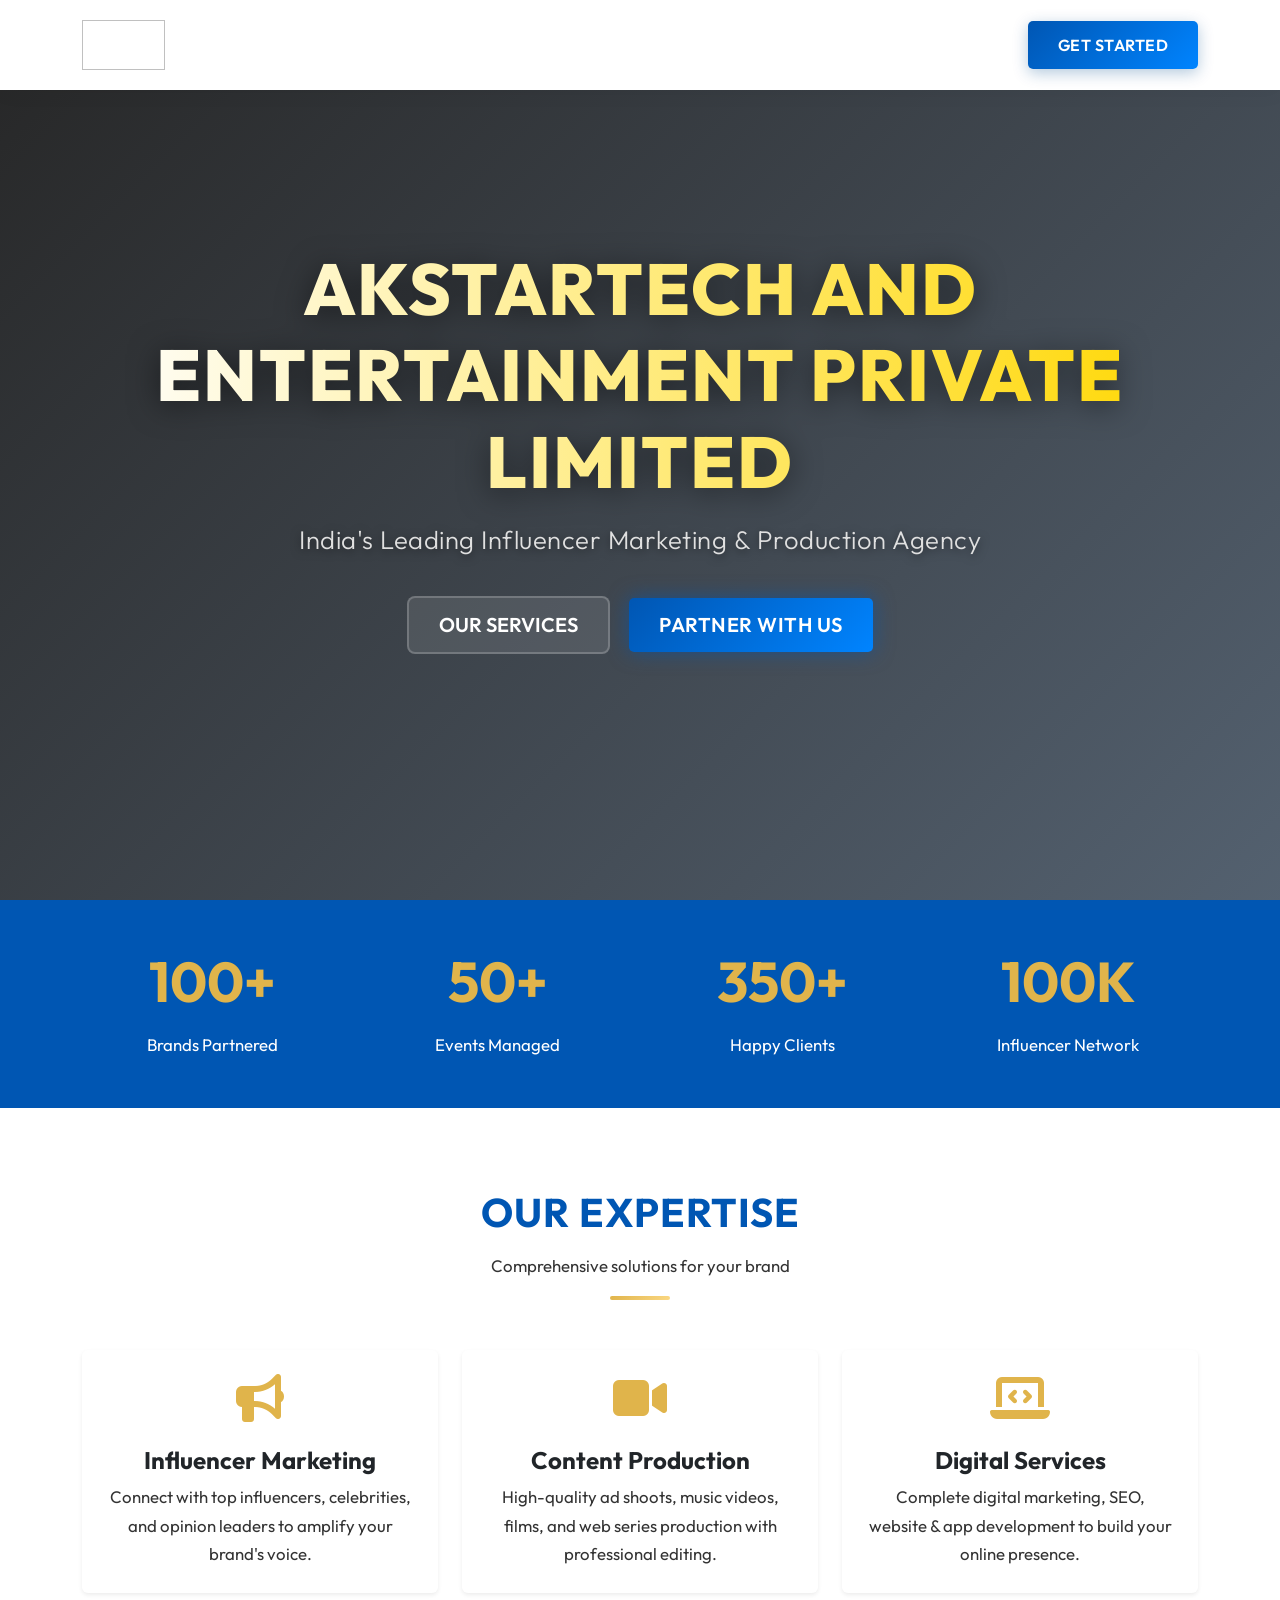
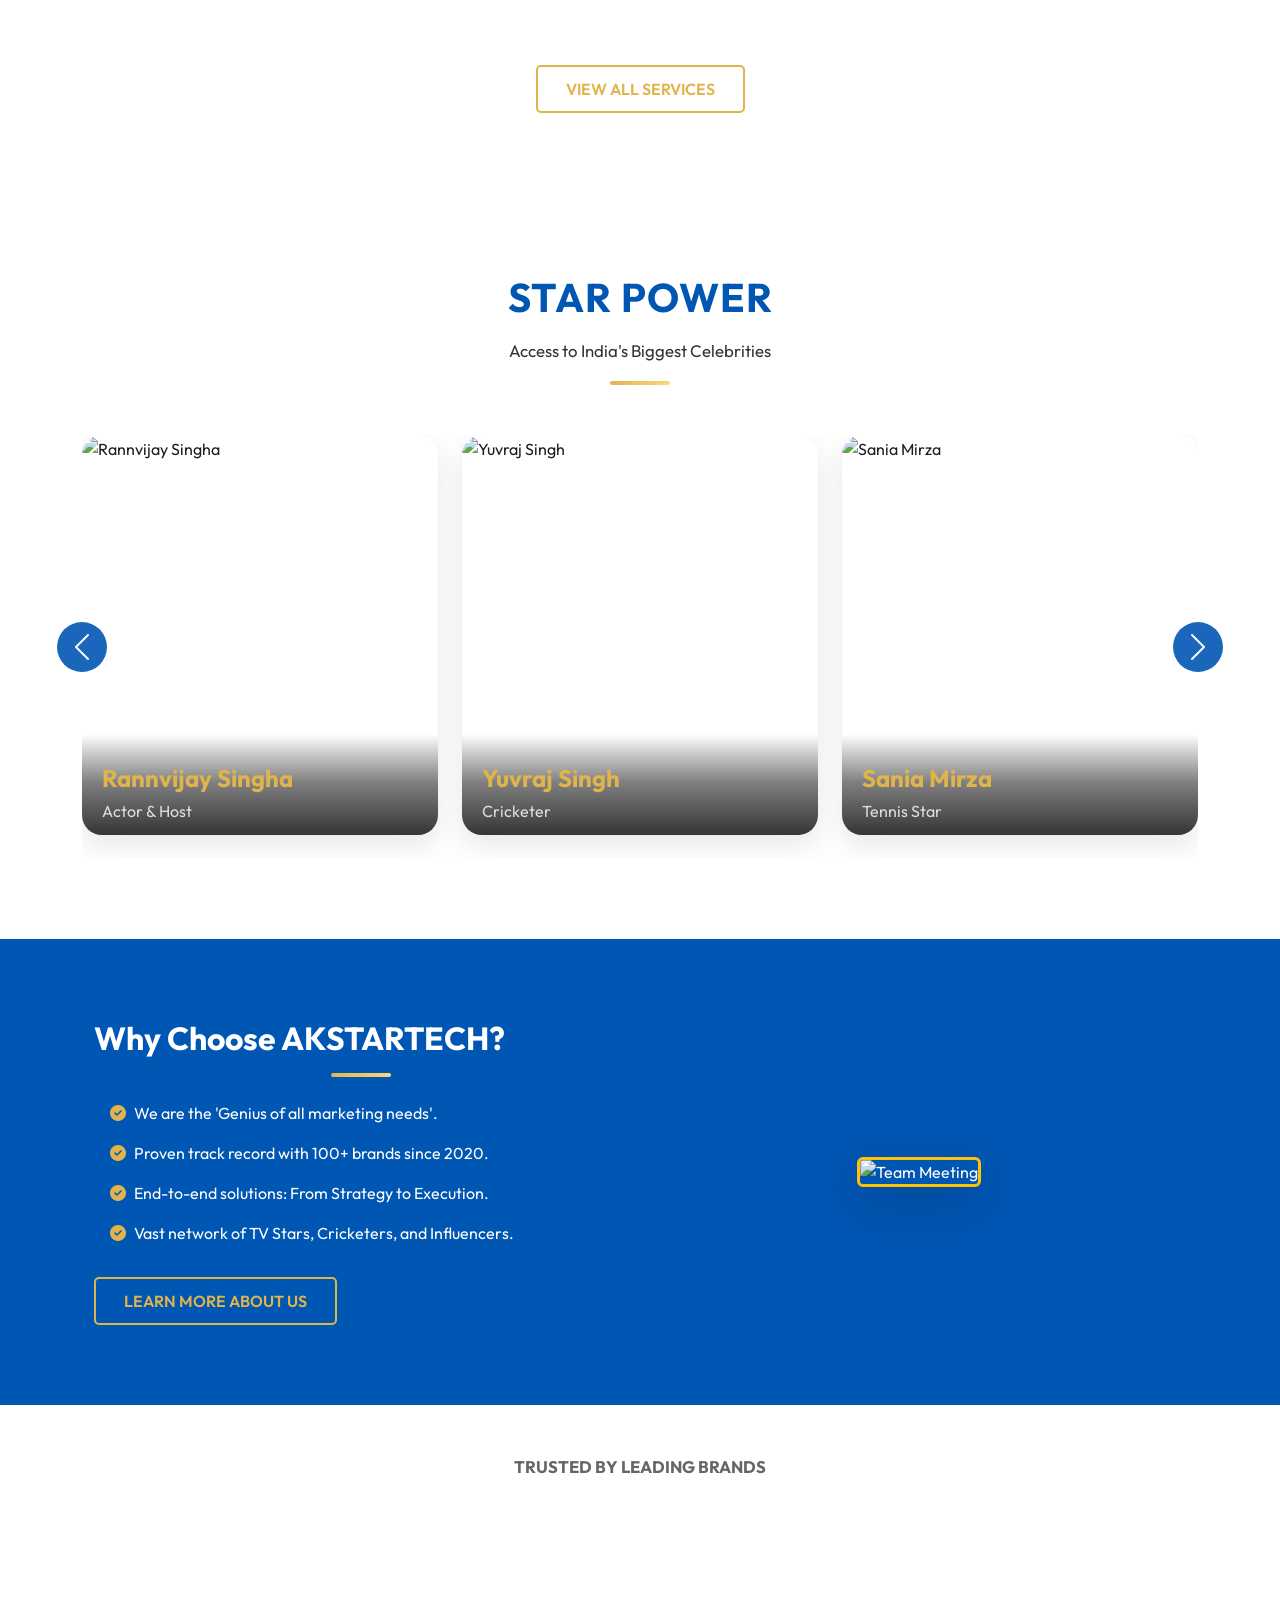
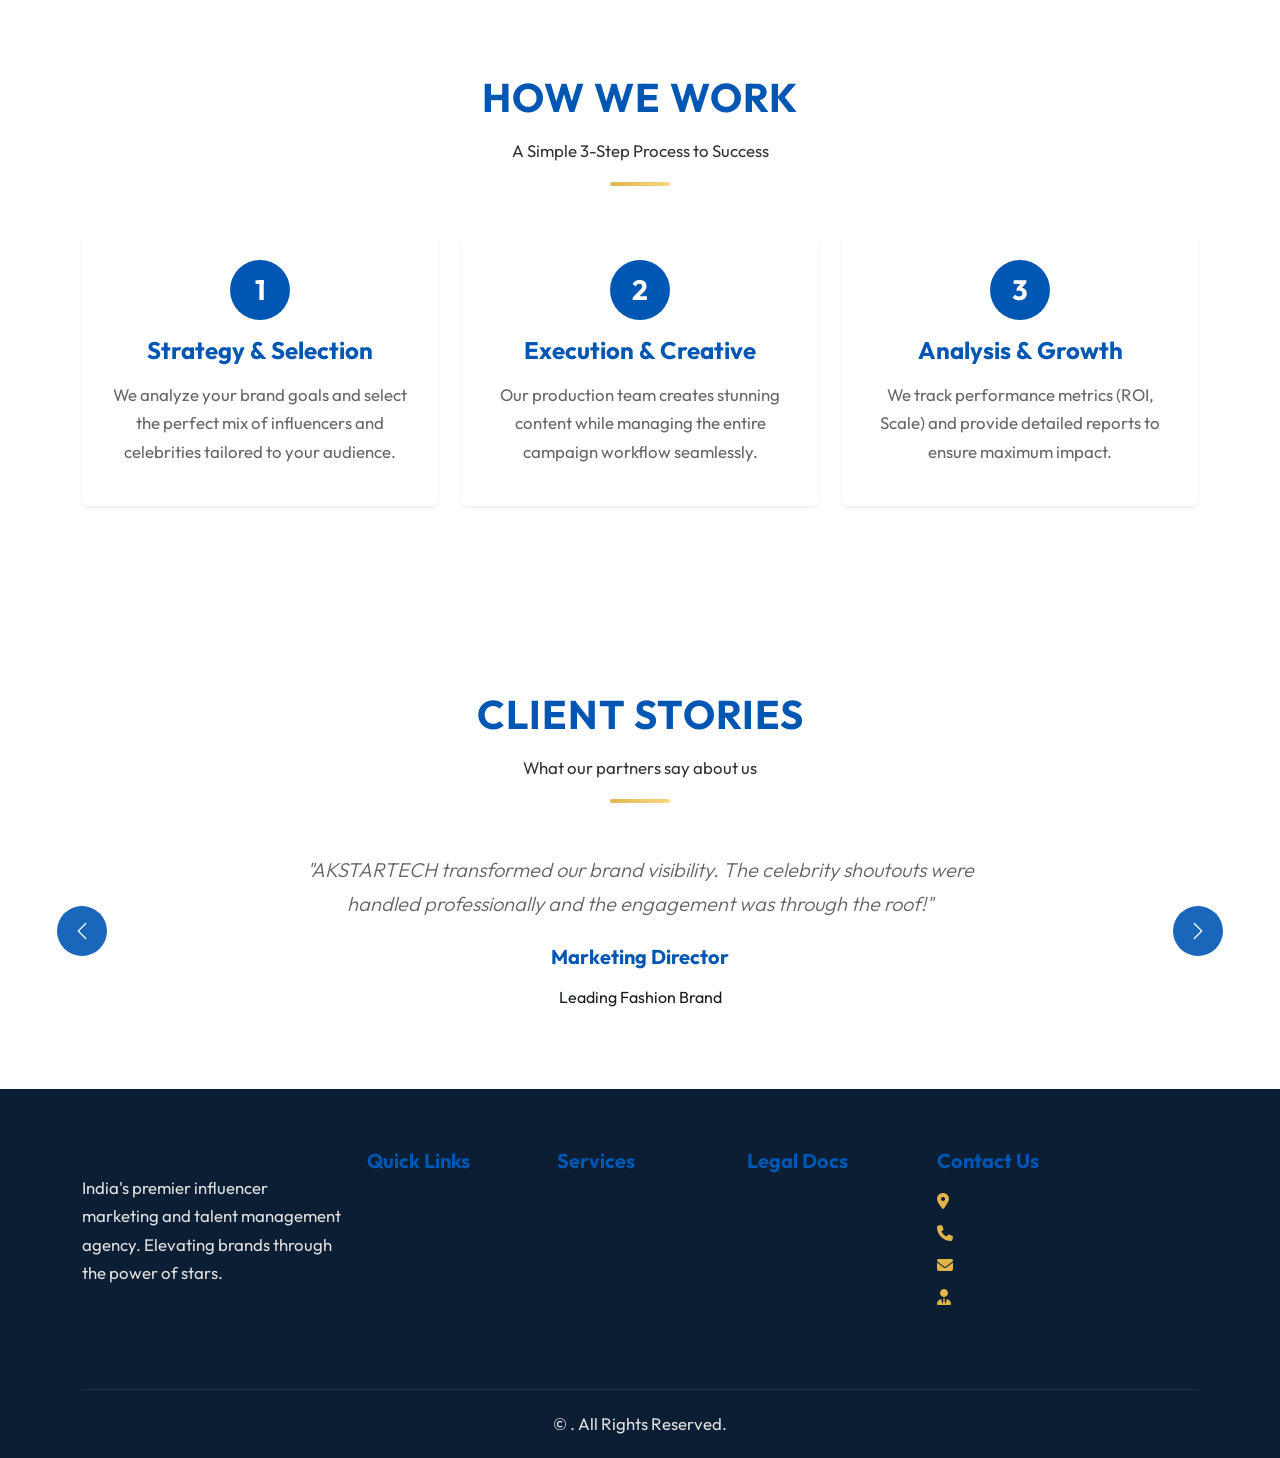
==== index.html @ 83102e73 "first commit" ====
<!DOCTYPE html>
<html lang="en-IN">

<head>
    <!-- SEO Meta -->
    <title>AKSTARTECH AND ENTERTAINMENT PRIVATE LIMITED | Influencer Marketing, Celebrity & Talent Management Agency</title>
    <meta name="description" content="AKSTARTECH AND ENTERTAINMENT PRIVATE LIMITED helps brands grow with influencer marketing, celebrity collaborations, content production, digital campaigns, and media promotions across India.">
    <meta name="robots" content="index, follow, max-image-preview:large">
    <meta name="author" content="AKSTARTECH AND ENTERTAINMENT PRIVATE LIMITED">
    <meta name="theme-color" content="#0056b3">

    <!-- Canonical -->
    <link rel="canonical" href="https://akstarentertainment.com/">

    <!-- Open Graph -->
    <meta property="og:title" content="AKSTARTECH AND ENTERTAINMENT PRIVATE LIMITED | Influencer Marketing, Celebrity & Talent Management Agency">
    <meta property="og:description" content="AKSTARTECH AND ENTERTAINMENT PRIVATE LIMITED helps brands grow with influencer marketing, celebrity collaborations, content production, digital campaigns, and media promotions across India.">
    <meta property="og:url" content="https://akstarentertainment.com/">
    <meta property="og:image" content="https://akstarentertainment.com/assets/images/logos/company-logo-256.png">
    <meta property="og:type" content="website">
    <meta property="og:site_name" content="AKSTARTECH AND ENTERTAINMENT PRIVATE LIMITED">

    <!-- Twitter -->
    <meta name="twitter:card" content="summary_large_image">
    <meta name="twitter:title" content="AKSTARTECH AND ENTERTAINMENT PRIVATE LIMITED | Influencer Marketing, Celebrity & Talent Management Agency">
    <meta name="twitter:description" content="AKSTARTECH AND ENTERTAINMENT PRIVATE LIMITED helps brands grow with influencer marketing, celebrity collaborations, content production, digital campaigns, and media promotions across India.">
    <meta name="twitter:image" content="https://akstarentertainment.com/assets/images/logos/company-logo-256.png">

    <!-- Performance Hints -->
    <link rel="preconnect" href="https://fonts.googleapis.com">
    <link rel="preconnect" href="https://fonts.gstatic.com" crossorigin>
    <link rel="preconnect" href="https://images.unsplash.com">

    <!-- Fonts -->
    <link href="https://fonts.googleapis.com/css2?family=Outfit:wght@300;400;600;700&display=swap" rel="stylesheet">

    <!-- Bootstrap 5 CSS -->
    <link href="https://cdn.jsdelivr.net/npm/bootstrap@5.3.0/dist/css/bootstrap.min.css" rel="stylesheet">

    <!-- Animate.css -->
    <link rel="stylesheet" href="https://cdnjs.cloudflare.com/ajax/libs/animate.css/4.1.1/animate.min.css" />

    <!-- AOS CSS -->
    <link href="https://unpkg.com/aos@2.3.1/dist/aos.css" rel="stylesheet">

    <!-- Custom CSS -->
    <link rel="stylesheet" href="assets/css/style.css">

    <!-- Font Awesome -->
    <link rel="stylesheet" href="https://cdnjs.cloudflare.com/ajax/libs/font-awesome/6.4.0/css/all.min.css">

    <!-- Alpine.js -->
    <script defer src="https://cdn.jsdelivr.net/npm/alpinejs@3.x.x/dist/cdn.min.js"></script>

    <!-- Icons -->
    <link rel="icon" type="image/png" href="assets/images/logos/company-logo-256.png">

    <!-- Structured Data -->
    <script type="application/ld+json">
{
  "@context": "https://schema.org",
  "@type": "Organization",
  "name": "AKSTARTECH AND ENTERTAINMENT PRIVATE LIMITED",
  "url": "https://akstarentertainment.com/",
  "logo": "https://akstarentertainment.com/assets/images/logos/company-logo-256.png",
  "email": "contact@akstarentertainment.com",
  "telephone": "+91 98765 43210",
  "address": {
    "@type": "PostalAddress",
    "addressLocality": "Mumbai",
    "addressRegion": "Maharashtra",
    "addressCountry": "IN"
  }
}
    </script>
    <script type="application/ld+json">
{
  "@context": "https://schema.org",
  "@type": "WebSite",
  "name": "AKSTARTECH AND ENTERTAINMENT PRIVATE LIMITED",
  "url": "https://akstarentertainment.com/",
  "publisher": {
    "@type": "Organization",
    "name": "AKSTARTECH AND ENTERTAINMENT PRIVATE LIMITED",
    "logo": {
      "@type": "ImageObject",
      "url": "https://akstarentertainment.com/assets/images/logos/company-logo-256.png"
    }
  }
}
    </script>
</head>

<body data-page="home">

    <!-- Navigation -->
    <div id="site-navbar"></div>

    <!-- Hero Section -->
    <!-- Hero Section -->
    <header class="hero-section-home parallax-section">
        <div class="hero-overlay"></div>
        <div class="container hero-content animate__animated animate__fadeIn">
            <h1 class="hero-title animate__animated animate__fadeInDown">AKSTARTECH AND ENTERTAINMENT PRIVATE LIMITED</h1>
            <h2 class="hero-subtitle animate__animated animate__fadeInUp animate__delay-1s">
                India's Leading Influencer Marketing & Production Agency
            </h2>
            <div class="animate__animated animate__fadeInUp animate__delay-2s">
                <a href="services.html" class="btn btn-glass btn-lg me-3">Our Services</a>
                <a href="contact.html" class="btn btn-primary btn-lg btn-glow">Partner With Us</a>
            </div>
        </div>
    </header>

    <!-- Stats Section -->
    <section class="py-5 bg-blue text-white">
        <div class="container">
            <div class="row text-center">
                <div class="col-md-3 mb-4 mb-md-0" data-aos="fade-up">
                    <h2 class="display-4 fw-bold text-gold">100+</h2>
                    <p class="mb-0 text-white">Brands Partnered</p>
                </div>
                <div class="col-md-3 mb-4 mb-md-0" data-aos="fade-up" data-aos-delay="100">
                    <h2 class="display-4 fw-bold text-gold">50+</h2>
                    <p class="mb-0 text-white">Events Managed</p>
                </div>
                <div class="col-md-3 mb-4 mb-md-0" data-aos="fade-up" data-aos-delay="200">
                    <h2 class="display-4 fw-bold text-gold">350+</h2>
                    <p class="mb-0 text-white">Happy Clients</p>
                </div>
                <div class="col-md-3" data-aos="fade-up" data-aos-delay="300">
                    <h2 class="display-4 fw-bold text-gold">100K</h2>
                    <p class="mb-0 text-white">Influencer Network</p>
                </div>
            </div>
        </div>
    </section>

    <!-- Services Preview -->
    <section class="section-padding">
        <div class="container">
            <div class="section-title">
                <h2>Our Expertise</h2>
                <p>Comprehensive solutions for your brand</p>
            </div>
            <div class="row">
                <!-- Service 1 -->
                <div class="col-lg-4 col-md-6 mb-4" data-aos="fade-up">
                    <div class="card h-100 border-0 shadow-sm hover-effect">
                        <div class="card-body text-center p-4">
                            <div class="icon-box mb-4 text-gold">
                                <i class="fas fa-bullhorn fa-3x"></i>
                            </div>
                            <h4 class="card-title">Influencer Marketing</h4>
                            <p class="card-text">Connect with top influencers, celebrities, and opinion leaders to
                                amplify your brand's voice.</p>
                        </div>
                    </div>
                </div>
                <!-- Service 2 -->
                <div class="col-lg-4 col-md-6 mb-4" data-aos="fade-up" data-aos-delay="100">
                    <div class="card h-100 border-0 shadow-sm hover-effect">
                        <div class="card-body text-center p-4">
                            <div class="icon-box mb-4 text-gold">
                                <i class="fas fa-video fa-3x"></i>
                            </div>
                            <h4 class="card-title">Content Production</h4>
                            <p class="card-text">High-quality ad shoots, music videos, films, and web series production
                                with professional editing.</p>
                        </div>
                    </div>
                </div>
                <!-- Service 3 -->
                <div class="col-lg-4 col-md-6 mb-4" data-aos="fade-up" data-aos-delay="200">
                    <div class="card h-100 border-0 shadow-sm hover-effect">
                        <div class="card-body text-center p-4">
                            <div class="icon-box mb-4 text-gold">
                                <i class="fas fa-laptop-code fa-3x"></i>
                            </div>
                            <h4 class="card-title">Digital Services</h4>
                            <p class="card-text">Complete digital marketing, SEO, website & app development to build
                                your online presence.</p>
                        </div>
                    </div>
                </div>
            </div>
            <div class="text-center mt-5">
                <a href="services.html" class="btn btn-outline-gold">View All Services</a>
            </div>
        </div>
    </section>

    <!-- Talent Showcase Preview -->
    <section class="section-padding bg-gray">
        <div class="container">
            <div class="section-title">
                <h2>Star Power</h2>
                <p>Access to India's Biggest Celebrities</p>
            </div>

            <div id="talentCarousel" class="carousel slide" data-bs-ride="carousel">
                <div class="carousel-inner">
                    <!-- Item 1 -->
                    <div class="carousel-item active">
                        <div class="row justify-content-center">
                            <!-- Talent 1 -->
                            <div class="col-md-4 mb-4">
                                <div class="talent-card">
                                    <img loading="lazy" decoding="async" src="https://images.unsplash.com/photo-1506794778202-cad84cf45f1d?ixlib=rb-1.2.1&auto=format&fit=crop&w=400&q=80"
                                        class="talent-img" alt="Rannvijay Singha">
                                    <div class="talent-info">
                                        <h5>Rannvijay Singha</h5>
                                        <p>Actor & Host</p>
                                    </div>
                                </div>
                            </div>
                            <!-- Talent 2 -->
                            <div class="col-md-4 mb-4">
                                <div class="talent-card">
                                    <img loading="lazy" decoding="async" src="https://images.unsplash.com/photo-1500648767791-00dcc994a43e?ixlib=rb-1.2.1&auto=format&fit=crop&w=400&q=80"
                                        class="talent-img" alt="Yuvraj Singh">
                                    <div class="talent-info">
                                        <h5>Yuvraj Singh</h5>
                                        <p>Cricketer</p>
                                    </div>
                                </div>
                            </div>
                            <!-- Talent 3 -->
                            <div class="col-md-4 mb-4">
                                <div class="talent-card">
                                    <img loading="lazy" decoding="async" src="https://images.unsplash.com/photo-1544005313-94ddf0286df2?ixlib=rb-1.2.1&auto=format&fit=crop&w=400&q=80"
                                        class="talent-img" alt="Sania Mirza">
                                    <div class="talent-info">
                                        <h5>Sania Mirza</h5>
                                        <p>Tennis Star</p>
                                    </div>
                                </div>
                            </div>
                        </div>
                    </div>
                    <!-- Item 2 -->
                    <div class="carousel-item">
                        <div class="row justify-content-center">
                            <!-- Talent 4 -->
                            <div class="col-md-4 mb-4">
                                <div class="talent-card">
                                    <img loading="lazy" decoding="async" src="https://images.unsplash.com/photo-1534528741775-53994a69daeb?ixlib=rb-1.2.1&auto=format&fit=crop&w=400&q=80"
                                        class="talent-img" alt="Fashion Model">
                                    <div class="talent-info">
                                        <h5>Fashion Icon</h5>
                                        <p>Supermodel</p>
                                    </div>
                                </div>
                            </div>
                            <!-- Talent 5 -->
                            <div class="col-md-4 mb-4">
                                <div class="talent-card">
                                    <img loading="lazy" decoding="async" src="https://images.unsplash.com/photo-1521119989659-a83eee488058?ixlib=rb-1.2.1&auto=format&fit=crop&w=400&q=80"
                                        class="talent-img" alt="TV Star">
                                    <div class="talent-info">
                                        <h5>TV Star</h5>
                                        <p>Reality Show Host</p>
                                    </div>
                                </div>
                            </div>
                            <!-- Talent 6 -->
                            <div class="col-md-4 mb-4">
                                <div class="talent-card">
                                    <img loading="lazy" decoding="async" src="https://images.unsplash.com/photo-1507003211169-0a1dd7228f2d?ixlib=rb-1.2.1&auto=format&fit=crop&w=400&q=80"
                                        class="talent-img" alt="Influencer">
                                    <div class="talent-info">
                                        <h5>Tech Guru</h5>
                                        <p>Tech Reviewer</p>
                                    </div>
                                </div>
                            </div>
                        </div>
                    </div>
                </div>
                <button class="carousel-control-prev" type="button" data-bs-target="#talentCarousel"
                    data-bs-slide="prev">
                    <span class="carousel-control-prev-icon rounded-circle bg-blue p-3" aria-hidden="true"></span>
                    <span class="visually-hidden">Previous</span>
                </button>
                <button class="carousel-control-next" type="button" data-bs-target="#talentCarousel"
                    data-bs-slide="next">
                    <span class="carousel-control-next-icon rounded-circle bg-blue p-3" aria-hidden="true"></span>
                    <span class="visually-hidden">Next</span>
                </button>
            </div>

        </div>
    </section>

    <!-- Highlights / Why Choose Us -->
    <section class="section-padding bg-blue text-white position-relative" style="overflow: hidden;">
        <div class="container position-relative z-index-1">
            <div class="container position-relative z-index-1">
                <div class="row align-items-center">
                    <div class="col-lg-6" data-aos="fade-right">
                        <h2 class="section-title text-start text-white mb-4">Why Choose AKSTARTECH?</h2>
                        <ul class="list-unstyled fa-ul">
                            <li class="mb-3"><span class="fa-li"><i class="fas fa-check-circle text-gold"></i></span>We
                                are
                                the 'Genius of all marketing needs'.</li>
                            <li class="mb-3"><span class="fa-li"><i
                                        class="fas fa-check-circle text-gold"></i></span>Proven
                                track record with 100+ brands since 2020.</li>
                            <li class="mb-3"><span class="fa-li"><i
                                        class="fas fa-check-circle text-gold"></i></span>End-to-end solutions: From
                                Strategy
                                to Execution.</li>
                            <li class="mb-3"><span class="fa-li"><i
                                        class="fas fa-check-circle text-gold"></i></span>Vast
                                network of TV Stars, Cricketers, and Influencers.</li>
                        </ul>
                        <a href="about.html" class="btn btn-outline-gold mt-3">Learn More About Us</a>
                    </div>
                    <div class="col-lg-6 mt-5 mt-lg-0 text-center" data-aos="zoom-in">
                        <!-- Placeholder for an agency image or collage -->
                        <img loading="lazy" decoding="async" src="https://images.unsplash.com/photo-1552664730-d307ca884978?ixlib=rb-1.2.1&auto=format&fit=crop&w=800&q=80"
                            alt="Team Meeting" class="img-fluid rounded shadow-lg border border-3 border-warning">
                    </div>
                </div>
            </div>
        </div>
    </section>

    <!-- Trusted By / Logos -->
    <section class="py-5 bg-white">
        <div class="container">
            <p class="text-center text-muted fw-bold mb-4 text-uppercase ls-1">Trusted by Leading Brands</p>
            <div id="home-brand-marquee"></div>
        </div>
    </section>

    <!-- Our Process -->
    <section class="section-padding bg-gray">
        <div class="container">
            <div class="section-title">
                <h2>How We Work</h2>
                <p>A Simple 3-Step Process to Success</p>
            </div>
            <div class="row text-center">
                <!-- Step 1 -->
                <div class="col-md-4 mb-4" data-aos="fade-up">
                    <div class="position-relative p-4 bg-white rounded shadow-sm h-100">
                        <div class="rounded-circle bg-blue text-white d-flex align-items-center justify-content-center mx-auto mb-3 fs-3 fw-bold"
                            style="width: 60px; height: 60px;">1</div>
                        <h4>Strategy & Selection</h4>
                        <p class="text-muted">We analyze your brand goals and select the perfect mix of influencers and
                            celebrities tailored to your audience.</p>
                    </div>
                </div>
                <!-- Step 2 -->
                <div class="col-md-4 mb-4" data-aos="fade-up" data-aos-delay="100">
                    <div class="position-relative p-4 bg-white rounded shadow-sm h-100">
                        <div class="rounded-circle bg-blue text-white d-flex align-items-center justify-content-center mx-auto mb-3 fs-3 fw-bold"
                            style="width: 60px; height: 60px;">2</div>
                        <h4>Execution & Creative</h4>
                        <p class="text-muted">Our production team creates stunning content while managing the entire
                            campaign workflow seamlessly.</p>
                    </div>
                </div>
                <!-- Step 3 -->
                <div class="col-md-4 mb-4" data-aos="fade-up" data-aos-delay="200">
                    <div class="position-relative p-4 bg-white rounded shadow-sm h-100">
                        <div class="rounded-circle bg-blue text-white d-flex align-items-center justify-content-center mx-auto mb-3 fs-3 fw-bold"
                            style="width: 60px; height: 60px;">3</div>
                        <h4>Analysis & Growth</h4>
                        <p class="text-muted">We track performance metrics (ROI, Scale) and provide detailed reports to
                            ensure maximum impact.</p>
                    </div>
                </div>
            </div>
        </div>
    </section>

    <!-- Testimonials -->
    <section class="section-padding">
        <div class="container">
            <div class="section-title">
                <h2>Client Stories</h2>
                <p>What our partners say about us</p>
            </div>
            <div id="testimonialCarousel" class="carousel slide text-center" data-bs-ride="carousel">
                <div class="carousel-inner">
                    <div class="carousel-item active">
                        <div class="row justify-content-center">
                            <div class="col-lg-8">
                                <p class="lead fst-italic text-muted">"AKSTARTECH transformed our brand visibility. The
                                    celebrity shoutouts were handled professionally and the engagement was through the
                                    roof!"</p>
                                <h5 class="fw-bold mt-4">Marketing Director</h5>
                                <span class="text-blue">Leading Fashion Brand</span>
                            </div>
                        </div>
                    </div>
                    <div class="carousel-item">
                        <div class="row justify-content-center">
                            <div class="col-lg-8">
                                <p class="lead fst-italic text-muted">"Their production quality is top-notch. From
                                    concept to final edit, the ad film was exactly what we envisioned for our product
                                    launch."</p>
                                <h5 class="fw-bold mt-4">CEO</h5>
                                <span class="text-blue">Tech Startup</span>
                            </div>
                        </div>
                    </div>
                </div>
                <button class="carousel-control-prev" type="button" data-bs-target="#testimonialCarousel"
                    data-bs-slide="prev">
                    <span class="carousel-control-prev-icon" aria-hidden="true"></span>
                    <span class="visually-hidden">Previous</span>
                </button>
                <button class="carousel-control-next" type="button" data-bs-target="#testimonialCarousel"
                    data-bs-slide="next">
                    <span class="carousel-control-next-icon" aria-hidden="true"></span>
                    <span class="visually-hidden">Next</span>
                </button>
            </div>
        </div>
    </section>

    <!-- Footer -->
    <div id="site-footer"></div>

    <!-- Bootstrap Bundle with Popper -->
    <script src="https://cdn.jsdelivr.net/npm/bootstrap@5.3.0/dist/js/bootstrap.bundle.min.js"></script>
    <!-- AOS JS -->
    <script src="https://unpkg.com/aos@2.3.1/dist/aos.js"></script>
    <script src="assets/js/site-data.js"></script>
    <script src="assets/js/components.js"></script>
    <!-- Custom JS -->
    <script src="assets/js/main.js"></script>
</body>

</html>
---- assets/css/style.css ----
/*
 * AKSTARTECH AND ENTERTAINMENT PRIVATE LIMITED - Main Stylesheet
 * Color Scheme: RIL Inspired (Deep Blue, Gold, White)
 */

:root {
  --primary-blue: #0056b3; /* Brighter Royal Blue */
  --secondary-blue: #0084ff; /* Vibrant Electric Blue */
  --accent-gold: #e0b44b; /* Brighter Gold */
  --text-dark: #1a1e21;
  --text-light: #ffffff;
  --bg-light: #ffffff;
  --bg-gray: #f8f9fa;
  --gradient-blue: linear-gradient(135deg, #0056b3 0%, #0084ff 100%);
  --gradient-gold: linear-gradient(135deg, #e0b44b 0%, #fbd883 100%);
  --font-main: 'Outfit', sans-serif;
}

body {
  font-family: var(--font-main);
  color: var(--text-dark);
  background-color: var(--bg-light);
  overflow-x: hidden;
}

/* Typography */
h1, h2, h3, h4, h5, h6 {
  font-weight: 700;
  color: var(--primary-blue);
  margin-bottom: 1rem;
}

p {
  line-height: 1.7;
  color: #333;
  font-size: 1.05rem;
}

a {
  text-decoration: none;
  transition: all 0.3s ease;
}

.text-muted {
  color: #666 !important;
}

/* Utilities */
.text-gold { color: var(--accent-gold) !important; }
.bg-blue { background-color: var(--primary-blue) !important; }
.bg-gold { background-color: var(--accent-gold) !important; }
.bg-gradient-blue { background: var(--gradient-blue); }

.section-padding {
  padding: 80px 0;
}

.section-title {
  text-align: center;
  margin-bottom: 50px;
  position: relative;
}

.section-title h2 {
  font-size: 2.5rem;
  text-transform: uppercase;
  letter-spacing: 1px;
}

.section-title::after {
  content: '';
  display: block;
  width: 60px;
  height: 4px;
  background: var(--gradient-gold);
  margin: 15px auto 0;
  border-radius: 2px;
}

/* Buttons */
.btn-primary {
  background: var(--gradient-blue);
  border: none;
  padding: 12px 30px;
  font-weight: 600;
  text-transform: uppercase;
  letter-spacing: 0.5px;
  border-radius: 5px;
  color: white;
  box-shadow: 0 4px 15px rgba(0, 75, 141, 0.3);
}

.btn-primary:hover {
  transform: translateY(-2px);
  box-shadow: 0 6px 20px rgba(0, 75, 141, 0.4);
  background: var(--primary-blue);
  color: white;
}

.btn-outline-gold {
  border: 2px solid var(--accent-gold);
  color: var(--accent-gold);
  padding: 10px 28px;
  font-weight: 600;
  text-transform: uppercase;
  background: transparent;
  border-radius: 5px;
}

.btn-outline-gold:hover {
  background: var(--accent-gold);
  color: white;
}

/* Navbar */
.navbar {
  background-color: white;
  box-shadow: 0 2px 20px rgba(0,0,0,0.05);
  padding: 15px 0;
  transition: all 0.3s ease;
}

.navbar-brand img {
  height: 50px; /* Adjust based on logo needs */
  width: auto;
}

.nav-link {
  color: var(--primary-blue) !important;
  font-weight: 600;
  padding: 10px 20px !important;
  position: relative;
}

.nav-link::after {
  content: '';
  position: absolute;
  bottom: 0;
  left: 20px;
  width: 0;
  height: 2px;
  background-color: var(--accent-gold);
  transition: width 0.3s ease;
}

.nav-link:hover::after, .nav-link.active::after {
  width: calc(100% - 40px);
}

.navbar-toggler {
  border: none;
  color: var(--primary-blue);
}

/* Footer */
footer {
  background-color: #0b1e33; /* Very dark blue */
  color: white;
  padding: 60px 0 20px;
}

footer h4 {
  color: white;
  margin-bottom: 25px;
}

footer p, footer a {
  color: #e0e0e0;
}

footer a:hover {
  color: var(--accent-gold);
}

.footer-bottom {
  border-top: 1px solid rgba(255,255,255,0.1);
  margin-top: 40px;
  padding-top: 20px;
  text-align: center;
  font-size: 0.9rem;
}

/* Parallax Effect */
.parallax-section {
  background-attachment: fixed !important;
  background-position: center;
  background-repeat: no-repeat;
  background-size: cover;
}

/* Page Header (New Banner Style) */
.page-header {
  background: linear-gradient(rgba(0, 30, 60, 0.85), rgba(0, 30, 60, 0.85)), url('https://images.unsplash.com/photo-1492684223066-81342ee5ff30?ixlib=rb-1.2.1&auto=format&fit=crop&w=1920&q=80');
  background-size: cover;
  background-position: center;
  background-attachment: fixed;
  color: white;
  padding: 160px 0 100px;
  margin-bottom: 0;
  position: relative;
  overflow: hidden;
}

.page-header::before {
  content: '';
  position: absolute;
  top: 0;
  left: 0;
  width: 100%;
  height: 100%;
  background: radial-gradient(circle at center, transparent 0%, rgba(0,0,0,0.4) 100%);
}

.page-header h1 {
  font-size: 3.5rem;
  font-weight: 800;
  text-transform: uppercase;
  letter-spacing: 2px;
  margin-bottom: 1rem;
  text-shadow: 2px 2px 4px rgba(0,0,0,0.3);
}

.page-header .lead {
  font-size: 1.4rem;
  font-weight: 300;
  letter-spacing: 0.5px;
  color: #f0f0f0;
}

/* Talent Cards */
.talent-card {
  border-radius: 20px;
  overflow: hidden;
  position: relative;
  box-shadow: 0 10px 30px rgba(0,0,0,0.1);
  transition: all 0.4s ease;
  height: 400px; /* Fixed height for consistency */
}

.talent-card:hover {
  transform: translateY(-10px);
  box-shadow: 0 15px 40px rgba(0,0,0,0.2);
}

.talent-img {
  width: 100%;
  height: 100%;
  object-fit: cover;
  transition: transform 0.6s ease;
}

.talent-card:hover .talent-img {
  transform: scale(1.1);
}

.talent-info {
  position: absolute;
  bottom: 0;
  left: 0;
  width: 100%;
  background: linear-gradient(to top, rgba(0,0,0,0.9) 0%, rgba(0,0,0,0.5) 60%, transparent 100%);
  padding: 30px 20px;
  color: white;
  transform: translateY(20px);
  transition: transform 0.4s ease;
}

.talent-card:hover .talent-info {
  transform: translateY(0);
}

.talent-info h5 {
  font-size: 1.5rem;
  margin-bottom: 5px;
  color: var(--accent-gold);
}

.talent-info p {
  color: #ddd;
  margin-bottom: 0;
  font-size: 1rem;
}

/* Brand Grid / Marquee */
.brand-item {
  display: flex;
  align-items: center;
  justify-content: center;
  padding: 15px;
  height: 100px;
  background: white;
  border-radius: 10px;
  box-shadow: 0 5px 15px rgba(0,0,0,0.05);
  transition: all 0.3s ease;
  min-width: 200px; /* Ensure fixed width for smooth scroll */
  margin: 0 15px; /* Spacing between items in marquee */
}

.brand-item:hover {
  transform: translateY(-5px);
  box-shadow: 0 8px 25px rgba(0,0,0,0.1);
}

.brand-item img {
  max-height: 80px;
  max-width: 100%;
  width: auto;
  object-fit: contain;
  filter: none; /* Show full color */
  transition: all 0.4s ease;
}

/* Marquee Animation */
.marquee-wrapper {
  overflow: hidden;
  position: relative;
  width: 100%;
  padding: 20px 0;
  mask-image: linear-gradient(to right, transparent, black 10%, black 90%, transparent);
}

.marquee-track {
  display: flex;
  width: max-content;
  animation: scroll 40s linear infinite; /* Adjusted speed for readability */
}

.marquee-track:hover {
  animation-play-state: paused; /* Pause on hover */
}

@keyframes scroll {
  0% { transform: translateX(0); }
  100% { transform: translateX(-50%); } /* Scrolls half the track width (the original set) */
}

/* =========================================
   Masonry Grid for Videos
   ========================================= */
.masonry-grid {
    column-count: 1;
    column-gap: 1.5rem;
}

@media (min-width: 768px) {
    .masonry-grid {
        column-count: 2;
    }
}

@media (min-width: 992px) {
    .masonry-grid {
        column-count: 3;
    }
}

.masonry-item {
    break-inside: avoid;
    margin-bottom: 1.5rem;
    width: 100%;
}


/* =========================================
   Carousel Controls (Modern)
   ========================================= */
.carousel-control-prev,
.carousel-control-next {
    width: 50px;
    height: 50px;
    background-color: var(--primary-blue);
    border-radius: 50%;
    top: 50%;
    transform: translateY(-50%);
    opacity: 0.9;
    transition: all 0.3s ease;
    border: none;
}

.carousel-control-prev:hover,
.carousel-control-next:hover {
    background-color: var(--accent-gold);
    opacity: 1;
    box-shadow: 0 5px 15px rgba(0,0,0,0.2);
}

.carousel-control-prev {
    left: -25px;
}

.carousel-control-next {
    right: -25px;
}

@media (max-width: 992px) {
    .carousel-control-prev { left: 0; }
    .carousel-control-next { right: 0; }
}

.carousel-control-prev-icon,
.carousel-control-next-icon {
    width: 20px;
    height: 20px;
    background-size: 100%, 100%;
}

/* =========================================
   Home Hero Section Revamp
   ========================================= */
.hero-section-home {
    position: relative;
    background: url('https://images.unsplash.com/photo-1557804506-669a67965ba0?ixlib=rb-1.2.1&auto=format&fit=crop&w=1920&q=80') no-repeat center center/cover;
    height: 100vh;
    display: flex;
    align-items: center;
    justify-content: center;
    overflow: hidden;
}

/* Dark Gradient Overlay for Readability */
.hero-overlay {
    position: absolute;
    top: 0;
    left: 0;
    width: 100%;
    height: 100%;
    background: linear-gradient(135deg, rgba(0, 0, 0, 0.85) 0%, rgba(11, 30, 51, 0.7) 100%);
    z-index: 1;
}

.hero-content {
    position: relative;
    z-index: 2;
    text-align: center;
    padding: 0 15px;
}

/* Typography Enhancements */
.hero-title {
    font-size: 4.5rem;
    font-weight: 800;
    margin-bottom: 20px;
    letter-spacing: 2px;
    text-transform: uppercase;
    /* Gradient Text Animation */
    background: linear-gradient(to right, #ffffff, #ffd700, #ffffff); /* White -> Gold -> White */
    background-size: 200% auto;
    color: transparent;
    -webkit-background-clip: text;
    background-clip: text;
    animation: shine 3s linear infinite;
    text-shadow: none; /* Text shadow doesn't work well with gradient text clip usually, or needs simplified shadow */
    filter: drop-shadow(0 4px 15px rgba(0,0,0,0.5)); /* Use filter for shadow on clipped text */
}

@keyframes shine {
    to {
        background-position: 200% center;
    }
}

.hero-subtitle {
    font-size: 1.6rem;
    font-weight: 300;
    color: #e0e0e0; /* Off-white for subtitle */
    margin-bottom: 40px;
    text-shadow: 0 2px 10px rgba(0, 0, 0, 0.5);
    letter-spacing: 0.5px;
}

/* Button Upgrades */
.btn-glow {
    box-shadow: 0 0 20px rgba(0, 86, 179, 0.6);
    transition: all 0.3s ease;
}

.btn-glow:hover {
    box-shadow: 0 0 30px rgba(0, 86, 179, 0.9);
    transform: translateY(-3px);
}

.btn-glass {
    background: rgba(255, 255, 255, 0.1);
    backdrop-filter: blur(10px);
    border: 2px solid rgba(255, 255, 255, 0.2);
    color: white;
    font-weight: 600;
    text-transform: uppercase;
    padding: 12px 30px;
    transition: all 0.3s ease;
}

.btn-glass:hover {
    background: rgba(255, 255, 255, 0.2);
    border-color: white;
    color: white;
    transform: translateY(-3px);
}

@media (max-width: 768px) {
    .hero-title {
        font-size: 2.8rem;
    }
    .hero-subtitle {
        font-size: 1.2rem;
    }
}


/* =========================================
   Modern Portfolio Redesign
   ========================================= */

/* Filter Nav (Modern Pills) */
.nav-pills-modern {
  gap: 15px;
}

.nav-pills-modern .nav-link {
  background: white;
  color: var(--primary-blue);
  border: 1px solid #eee;
  padding: 10px 30px;
  border-radius: 50px;
  font-weight: 600;
  font-size: 0.95rem;
  box-shadow: 0 4px 10px rgba(0,0,0,0.03);
  transition: all 0.4s cubic-bezier(0.175, 0.885, 0.32, 1.275);
}

.nav-pills-modern .nav-link:hover {
  transform: translateY(-3px);
  box-shadow: 0 8px 20px rgba(0,0,0,0.08);
  border-color: var(--accent-gold);
}

.nav-pills-modern .nav-link.active {
  background: var(--gradient-blue);
  color: white !important;
  border-color: transparent;
  box-shadow: 0 8px 25px rgba(0, 86, 179, 0.4);
  transform: translateY(-2px);
}

.nav-pills-modern .nav-link::after {
  display: none; /* Remove default underline from nav-link */
}

/* Portfolio Cards Modern */
.portfolio-card-modern {
  border-radius: 16px;
  overflow: hidden;
  position: relative;
  box-shadow: 0 10px 30px rgba(0,0,0,0.08);
  background: #fff;
  transition: all 0.4s ease;
  cursor: pointer;
  aspect-ratio: 4/3; /* Consistent aspect ratio */
}

.portfolio-card-modern:hover {
  transform: translateY(-10px);
  box-shadow: 0 20px 40px rgba(0,0,0,0.15);
}

.portfolio-card-modern img {
  width: 100%;
  height: 100%;
  object-fit: cover;
  transition: transform 0.8s ease;
}

.portfolio-card-modern:hover img {
  transform: scale(1.15);
}

.portfolio-overlay-modern {
  position: absolute;
  top: 0;
  left: 0;
  width: 100%;
  height: 100%;
  background: linear-gradient(to top, rgba(0, 30, 60, 0.9) 0%, rgba(0, 86, 179, 0.8) 40%, rgba(0, 86, 179, 0.4) 100%);
  opacity: 0;
  display: flex;
  flex-direction: column;
  justify-content: center;
  align-items: center;
  text-align: center;
  transition: all 0.4s ease;
  backdrop-filter: blur(2px);
  padding: 20px;
}

.portfolio-card-modern:hover .portfolio-overlay-modern {
  opacity: 1;
}

.portfolio-overlay-modern h5 {
  color: white;
  font-size: 1.5rem;
  margin-bottom: 5px;
  transform: translateY(20px);
  transition: transform 0.4s 0.1s ease, opacity 0.4s 0.1s ease;
  opacity: 0;
}

.portfolio-overlay-modern p {
  color: var(--accent-gold);
  font-weight: 600;
  font-size: 0.9rem;
  text-transform: uppercase;
  letter-spacing: 1px;
  transform: translateY(20px);
  transition: transform 0.4s 0.2s ease, opacity 0.4s 0.2s ease;
  opacity: 0;
}

.portfolio-card-modern:hover .portfolio-overlay-modern h5,
.portfolio-card-modern:hover .portfolio-overlay-modern p {
  transform: translateY(0);
  opacity: 1;
}

.btn-icon-circle {
  width: 50px;
  height: 50px;
  border-radius: 50%;
  background: white;
  color: var(--primary-blue);
  display: flex;
  align-items: center;
  justify-content: center;
  font-size: 1.2rem;
  margin-top: 15px;
  transform: scale(0);
  transition: transform 0.4s 0.3s cubic-bezier(0.175, 0.885, 0.32, 1.275);
}

.portfolio-card-modern:hover .btn-icon-circle {
  transform: scale(1);
}

.btn-icon-circle:hover {
  background: var(--accent-gold);
  color: white;
}

/* Modern Video Card */
.video-card-modern {
  border-radius: 16px;
  overflow: hidden;
  box-shadow: 0 10px 30px rgba(0,0,0,0.1);
  background: #000;
  position: relative;
  transition: transform 0.3s ease;
}

.video-card-modern:hover {
  transform: scale(1.02);
  box-shadow: 0 20px 50px rgba(0,0,0,0.3);
}

.video-card-modern video {
  display: block;
  width: 100%;
  height: auto;
  border-bottom: 3px solid var(--accent-gold);
}

.video-info {
  position: absolute;
  bottom: 0;
  left: 0;
  width: 100%;
  background: linear-gradient(to top, black 0%, transparent 100%);
  padding: 20px;
  pointer-events: none; /* Let clicks pass through to video controls if needed, but standard controls usually handle this */
}

/* Responsive Grid Adjustments */
@media (max-width: 768px) {
  .portfolio-card-modern {
    aspect-ratio: 16/9;
  }
}

.form-status {
  margin-top: 1rem;
}

.hp-field {
  position: absolute !important;
  left: -9999px !important;
  width: 1px;
  height: 1px;
  overflow: hidden;
}
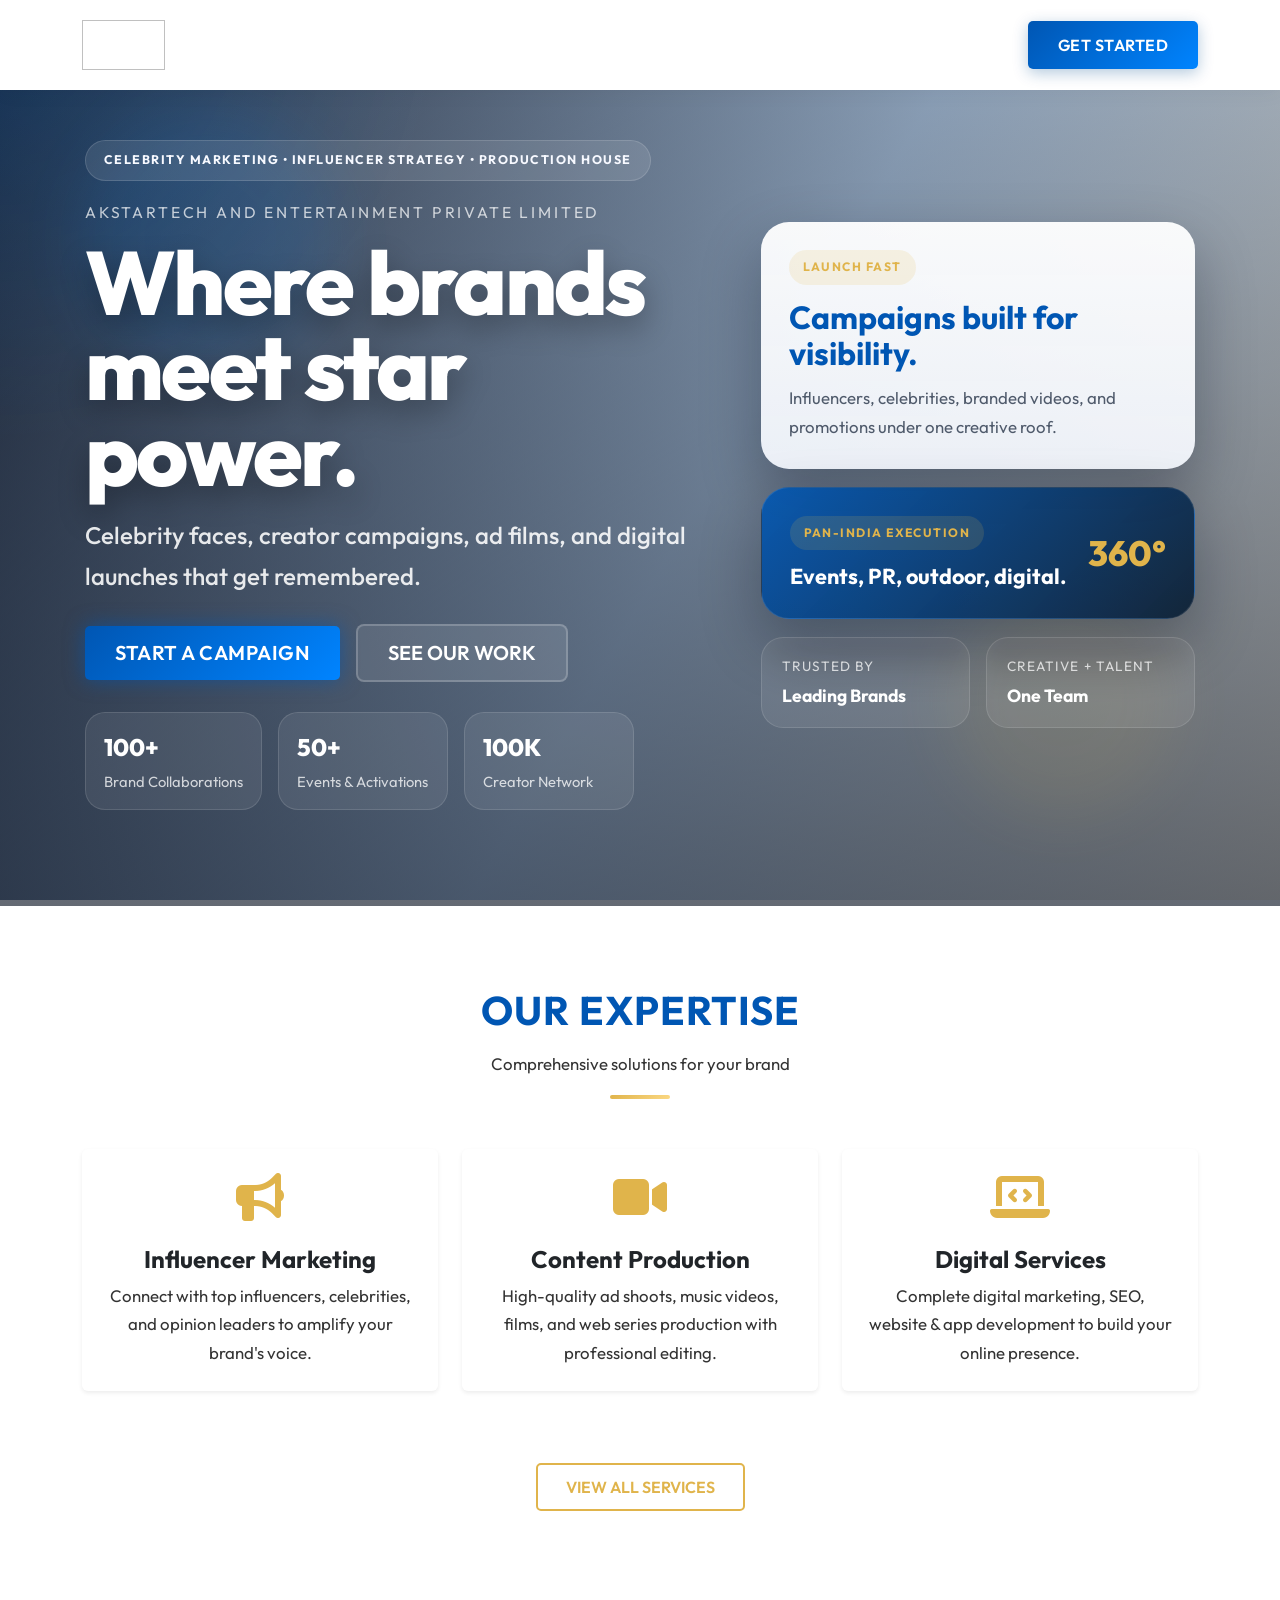
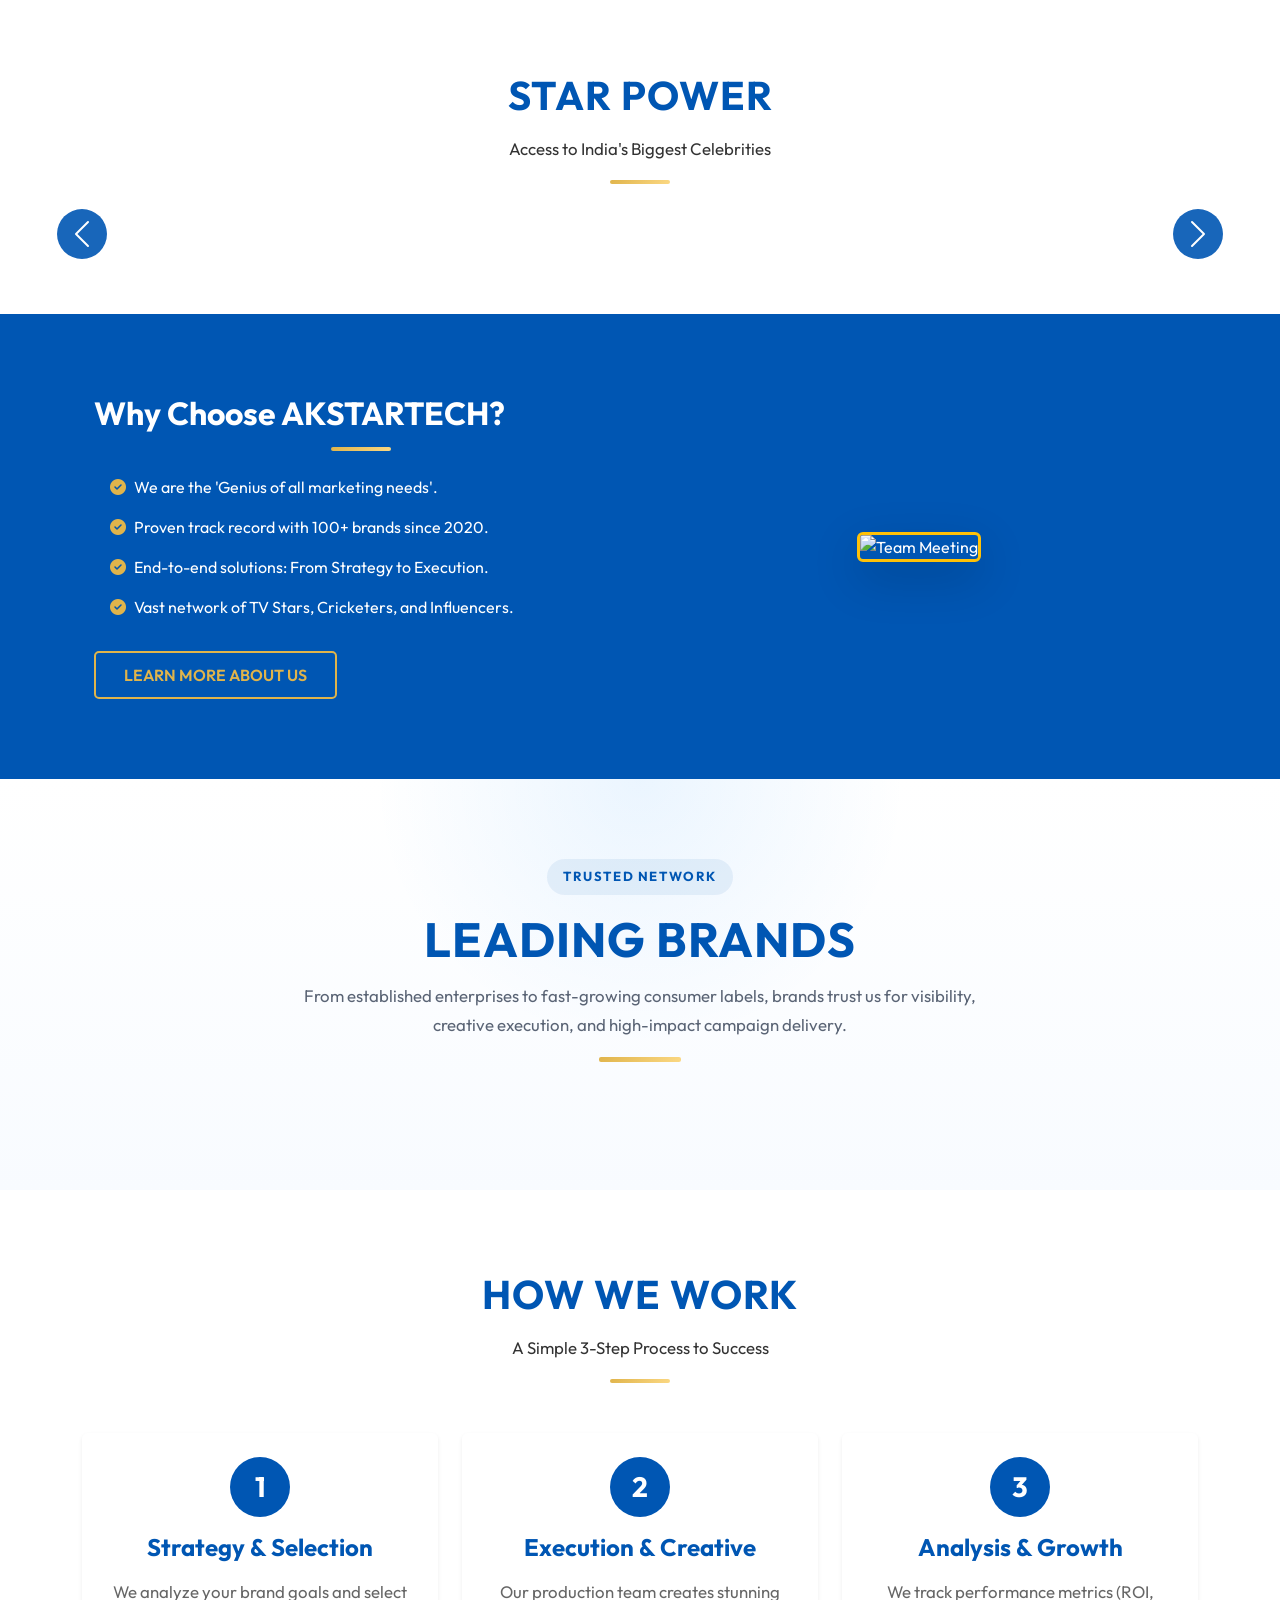
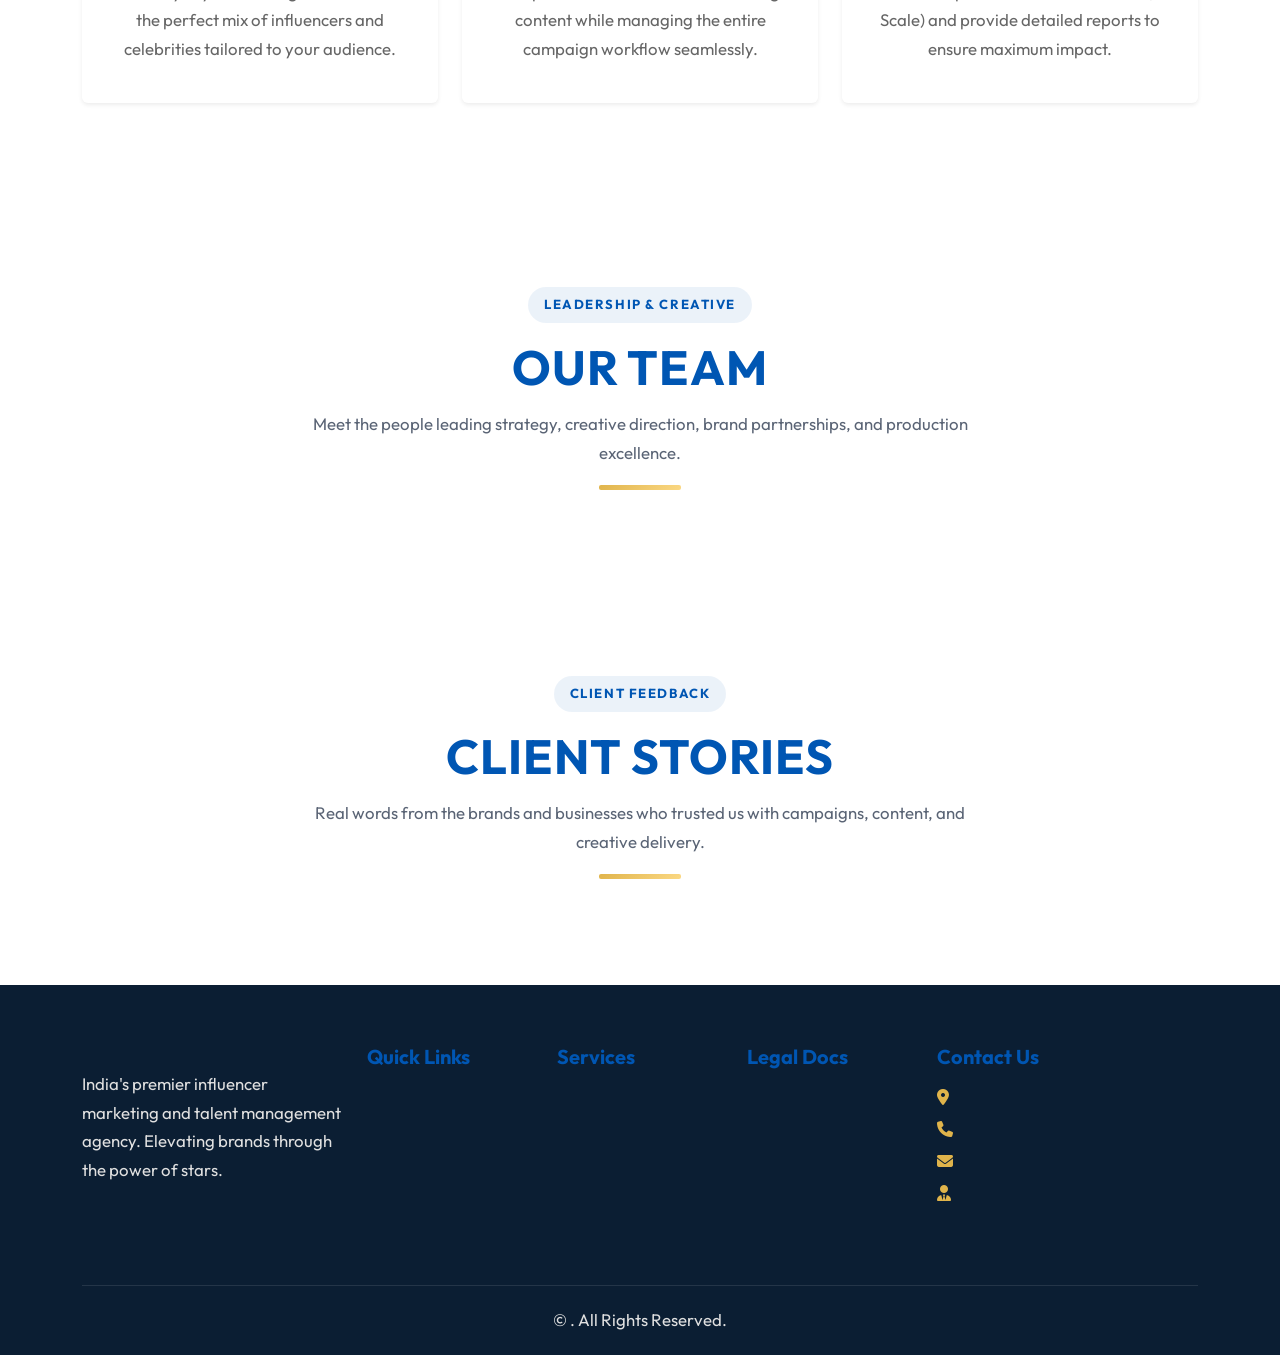
==== commit c4bdf903: "update ui" ====
--- a/index.html
+++ b/index.html
@@ -63,8 +63,8 @@
   "name": "AKSTARTECH AND ENTERTAINMENT PRIVATE LIMITED",
   "url": "https://akstarentertainment.com/",
   "logo": "https://akstarentertainment.com/assets/images/logos/company-logo-256.png",
-  "email": "contact@akstarentertainment.com",
-  "telephone": "+91 98765 43210",
+  "email": "marketing@akstartechandentertainment.com",
+  "telephone": "+91 9140178355",
   "address": {
     "@type": "PostalAddress",
     "addressLocality": "Mumbai",
@@ -97,44 +97,69 @@
     <div id="site-navbar"></div>
 
     <!-- Hero Section -->
-    <!-- Hero Section -->
     <header class="hero-section-home parallax-section">
         <div class="hero-overlay"></div>
+        <div class="hero-orb hero-orb-one"></div>
+        <div class="hero-orb hero-orb-two"></div>
         <div class="container hero-content animate__animated animate__fadeIn">
-            <h1 class="hero-title animate__animated animate__fadeInDown">AKSTARTECH AND ENTERTAINMENT PRIVATE LIMITED</h1>
-            <h2 class="hero-subtitle animate__animated animate__fadeInUp animate__delay-1s">
-                India's Leading Influencer Marketing & Production Agency
-            </h2>
-            <div class="animate__animated animate__fadeInUp animate__delay-2s">
-                <a href="services.html" class="btn btn-glass btn-lg me-3">Our Services</a>
-                <a href="contact.html" class="btn btn-primary btn-lg btn-glow">Partner With Us</a>
+            <div class="row align-items-center g-5 hero-layout">
+                <div class="col-lg-7">
+                    <div class="hero-copy">
+                        <span class="hero-kicker animate__animated animate__fadeInDown">Celebrity Marketing • Influencer Strategy • Production House</span>
+                        <p class="hero-brand animate__animated animate__fadeInDown">AKSTARTECH AND ENTERTAINMENT PRIVATE LIMITED</p>
+                        <h1 class="hero-title animate__animated animate__fadeInDown">Where brands meet star power.</h1>
+                        <p class="hero-subtitle animate__animated animate__fadeInUp animate__delay-1s">
+                            Celebrity faces, creator campaigns, ad films, and digital launches that get remembered.
+                        </p>
+                        <div class="hero-actions animate__animated animate__fadeInUp animate__delay-2s">
+                            <a href="contact.html" class="btn btn-primary btn-lg btn-glow">Start a Campaign</a>
+                            <a href="portfolio.html" class="btn btn-glass btn-lg">See Our Work</a>
+                        </div>
+                        <div class="hero-trust-row animate__animated animate__fadeInUp animate__delay-2s">
+                            <div class="hero-trust-item">
+                                <strong>100+</strong>
+                                <span>Brand Collaborations</span>
+                            </div>
+                            <div class="hero-trust-item">
+                                <strong>50+</strong>
+                                <span>Events & Activations</span>
+                            </div>
+                            <div class="hero-trust-item">
+                                <strong>100K</strong>
+                                <span>Creator Network</span>
+                            </div>
+                        </div>
+                    </div>
+                </div>
+                <div class="col-lg-5">
+                    <div class="hero-stage animate__animated animate__fadeInRight animate__delay-1s">
+                        <div class="hero-stage-card hero-stage-card-primary">
+                            <span class="hero-card-tag">Launch Fast</span>
+                            <h3>Campaigns built for visibility.</h3>
+                            <p>Influencers, celebrities, branded videos, and promotions under one creative roof.</p>
+                        </div>
+                        <div class="hero-stage-card hero-stage-card-secondary">
+                            <div>
+                                <span class="hero-card-tag">Pan-India Execution</span>
+                                <h4>Events, PR, outdoor, digital.</h4>
+                            </div>
+                            <strong>360°</strong>
+                        </div>
+                        <div class="hero-stage-foot">
+                            <div class="hero-stage-metric">
+                                <span>Trusted by</span>
+                                <strong>Leading Brands</strong>
+                            </div>
+                            <div class="hero-stage-metric">
+                                <span>Creative + Talent</span>
+                                <strong>One Team</strong>
+                            </div>
+                        </div>
+                    </div>
+                </div>
             </div>
         </div>
     </header>
-
-    <!-- Stats Section -->
-    <section class="py-5 bg-blue text-white">
-        <div class="container">
-            <div class="row text-center">
-                <div class="col-md-3 mb-4 mb-md-0" data-aos="fade-up">
-                    <h2 class="display-4 fw-bold text-gold">100+</h2>
-                    <p class="mb-0 text-white">Brands Partnered</p>
-                </div>
-                <div class="col-md-3 mb-4 mb-md-0" data-aos="fade-up" data-aos-delay="100">
-                    <h2 class="display-4 fw-bold text-gold">50+</h2>
-                    <p class="mb-0 text-white">Events Managed</p>
-                </div>
-                <div class="col-md-3 mb-4 mb-md-0" data-aos="fade-up" data-aos-delay="200">
-                    <h2 class="display-4 fw-bold text-gold">350+</h2>
-                    <p class="mb-0 text-white">Happy Clients</p>
-                </div>
-                <div class="col-md-3" data-aos="fade-up" data-aos-delay="300">
-                    <h2 class="display-4 fw-bold text-gold">100K</h2>
-                    <p class="mb-0 text-white">Influencer Network</p>
-                </div>
-            </div>
-        </div>
-    </section>
 
     <!-- Services Preview -->
     <section class="section-padding">
@@ -198,96 +223,7 @@
                 <p>Access to India's Biggest Celebrities</p>
             </div>
 
-            <div id="talentCarousel" class="carousel slide" data-bs-ride="carousel">
-                <div class="carousel-inner">
-                    <!-- Item 1 -->
-                    <div class="carousel-item active">
-                        <div class="row justify-content-center">
-                            <!-- Talent 1 -->
-                            <div class="col-md-4 mb-4">
-                                <div class="talent-card">
-                                    <img loading="lazy" decoding="async" src="https://images.unsplash.com/photo-1506794778202-cad84cf45f1d?ixlib=rb-1.2.1&auto=format&fit=crop&w=400&q=80"
-                                        class="talent-img" alt="Rannvijay Singha">
-                                    <div class="talent-info">
-                                        <h5>Rannvijay Singha</h5>
-                                        <p>Actor & Host</p>
-                                    </div>
-                                </div>
-                            </div>
-                            <!-- Talent 2 -->
-                            <div class="col-md-4 mb-4">
-                                <div class="talent-card">
-                                    <img loading="lazy" decoding="async" src="https://images.unsplash.com/photo-1500648767791-00dcc994a43e?ixlib=rb-1.2.1&auto=format&fit=crop&w=400&q=80"
-                                        class="talent-img" alt="Yuvraj Singh">
-                                    <div class="talent-info">
-                                        <h5>Yuvraj Singh</h5>
-                                        <p>Cricketer</p>
-                                    </div>
-                                </div>
-                            </div>
-                            <!-- Talent 3 -->
-                            <div class="col-md-4 mb-4">
-                                <div class="talent-card">
-                                    <img loading="lazy" decoding="async" src="https://images.unsplash.com/photo-1544005313-94ddf0286df2?ixlib=rb-1.2.1&auto=format&fit=crop&w=400&q=80"
-                                        class="talent-img" alt="Sania Mirza">
-                                    <div class="talent-info">
-                                        <h5>Sania Mirza</h5>
-                                        <p>Tennis Star</p>
-                                    </div>
-                                </div>
-                            </div>
-                        </div>
-                    </div>
-                    <!-- Item 2 -->
-                    <div class="carousel-item">
-                        <div class="row justify-content-center">
-                            <!-- Talent 4 -->
-                            <div class="col-md-4 mb-4">
-                                <div class="talent-card">
-                                    <img loading="lazy" decoding="async" src="https://images.unsplash.com/photo-1534528741775-53994a69daeb?ixlib=rb-1.2.1&auto=format&fit=crop&w=400&q=80"
-                                        class="talent-img" alt="Fashion Model">
-                                    <div class="talent-info">
-                                        <h5>Fashion Icon</h5>
-                                        <p>Supermodel</p>
-                                    </div>
-                                </div>
-                            </div>
-                            <!-- Talent 5 -->
-                            <div class="col-md-4 mb-4">
-                                <div class="talent-card">
-                                    <img loading="lazy" decoding="async" src="https://images.unsplash.com/photo-1521119989659-a83eee488058?ixlib=rb-1.2.1&auto=format&fit=crop&w=400&q=80"
-                                        class="talent-img" alt="TV Star">
-                                    <div class="talent-info">
-                                        <h5>TV Star</h5>
-                                        <p>Reality Show Host</p>
-                                    </div>
-                                </div>
-                            </div>
-                            <!-- Talent 6 -->
-                            <div class="col-md-4 mb-4">
-                                <div class="talent-card">
-                                    <img loading="lazy" decoding="async" src="https://images.unsplash.com/photo-1507003211169-0a1dd7228f2d?ixlib=rb-1.2.1&auto=format&fit=crop&w=400&q=80"
-                                        class="talent-img" alt="Influencer">
-                                    <div class="talent-info">
-                                        <h5>Tech Guru</h5>
-                                        <p>Tech Reviewer</p>
-                                    </div>
-                                </div>
-                            </div>
-                        </div>
-                    </div>
-                </div>
-                <button class="carousel-control-prev" type="button" data-bs-target="#talentCarousel"
-                    data-bs-slide="prev">
-                    <span class="carousel-control-prev-icon rounded-circle bg-blue p-3" aria-hidden="true"></span>
-                    <span class="visually-hidden">Previous</span>
-                </button>
-                <button class="carousel-control-next" type="button" data-bs-target="#talentCarousel"
-                    data-bs-slide="next">
-                    <span class="carousel-control-next-icon rounded-circle bg-blue p-3" aria-hidden="true"></span>
-                    <span class="visually-hidden">Next</span>
-                </button>
-            </div>
+            <div id="star-power-carousel"></div>
 
         </div>
     </section>
@@ -327,9 +263,13 @@
     </section>
 
     <!-- Trusted By / Logos -->
-    <section class="py-5 bg-white">
-        <div class="container">
-            <p class="text-center text-muted fw-bold mb-4 text-uppercase ls-1">Trusted by Leading Brands</p>
+    <section class="section-padding bg-white brand-showcase-section">
+        <div class="container">
+            <div class="section-title section-title-modern mb-5">
+                <span class="section-kicker">Trusted Network</span>
+                <h2>Leading Brands</h2>
+                <p>From established enterprises to fast-growing consumer labels, brands trust us for visibility, creative execution, and high-impact campaign delivery.</p>
+            </div>
             <div id="home-brand-marquee"></div>
         </div>
     </section>
@@ -376,49 +316,27 @@
         </div>
     </section>
 
+    <!-- Team -->
+    <section class="section-padding bg-gray">
+        <div class="container">
+            <div class="section-title section-title-modern">
+                <span class="section-kicker">Leadership & Creative</span>
+                <h2>Our Team</h2>
+                <p>Meet the people leading strategy, creative direction, brand partnerships, and production excellence.</p>
+            </div>
+            <div id="team-grid"></div>
+        </div>
+    </section>
+
     <!-- Testimonials -->
     <section class="section-padding">
         <div class="container">
-            <div class="section-title">
+            <div class="section-title section-title-modern">
+                <span class="section-kicker">Client Feedback</span>
                 <h2>Client Stories</h2>
-                <p>What our partners say about us</p>
-            </div>
-            <div id="testimonialCarousel" class="carousel slide text-center" data-bs-ride="carousel">
-                <div class="carousel-inner">
-                    <div class="carousel-item active">
-                        <div class="row justify-content-center">
-                            <div class="col-lg-8">
-                                <p class="lead fst-italic text-muted">"AKSTARTECH transformed our brand visibility. The
-                                    celebrity shoutouts were handled professionally and the engagement was through the
-                                    roof!"</p>
-                                <h5 class="fw-bold mt-4">Marketing Director</h5>
-                                <span class="text-blue">Leading Fashion Brand</span>
-                            </div>
-                        </div>
-                    </div>
-                    <div class="carousel-item">
-                        <div class="row justify-content-center">
-                            <div class="col-lg-8">
-                                <p class="lead fst-italic text-muted">"Their production quality is top-notch. From
-                                    concept to final edit, the ad film was exactly what we envisioned for our product
-                                    launch."</p>
-                                <h5 class="fw-bold mt-4">CEO</h5>
-                                <span class="text-blue">Tech Startup</span>
-                            </div>
-                        </div>
-                    </div>
-                </div>
-                <button class="carousel-control-prev" type="button" data-bs-target="#testimonialCarousel"
-                    data-bs-slide="prev">
-                    <span class="carousel-control-prev-icon" aria-hidden="true"></span>
-                    <span class="visually-hidden">Previous</span>
-                </button>
-                <button class="carousel-control-next" type="button" data-bs-target="#testimonialCarousel"
-                    data-bs-slide="next">
-                    <span class="carousel-control-next-icon" aria-hidden="true"></span>
-                    <span class="visually-hidden">Next</span>
-                </button>
-            </div>
+                <p>Real words from the brands and businesses who trusted us with campaigns, content, and creative delivery.</p>
+            </div>
+            <div id="testimonials-carousel"></div>
         </div>
     </section>
 
--- a/assets/css/style.css
+++ b/assets/css/style.css
@@ -409,66 +409,236 @@
    ========================================= */
 .hero-section-home {
     position: relative;
-    background: url('https://images.unsplash.com/photo-1557804506-669a67965ba0?ixlib=rb-1.2.1&auto=format&fit=crop&w=1920&q=80') no-repeat center center/cover;
-    height: 100vh;
+    min-height: 100vh;
+    padding: 140px 0 96px;
+    background:
+      linear-gradient(120deg, rgba(6, 18, 40, 0.90), rgba(0, 86, 179, 0.28) 55%, rgba(224, 180, 75, 0.12)),
+      url('https://images.unsplash.com/photo-1557804506-669a67965ba0?ixlib=rb-1.2.1&auto=format&fit=crop&w=1920&q=80') no-repeat center center/cover;
     display: flex;
     align-items: center;
-    justify-content: center;
     overflow: hidden;
 }
 
-/* Dark Gradient Overlay for Readability */
 .hero-overlay {
     position: absolute;
-    top: 0;
-    left: 0;
-    width: 100%;
-    height: 100%;
-    background: linear-gradient(135deg, rgba(0, 0, 0, 0.85) 0%, rgba(11, 30, 51, 0.7) 100%);
+    inset: 0;
+    background:
+      radial-gradient(circle at top left, rgba(0, 132, 255, 0.18), transparent 28%),
+      linear-gradient(180deg, rgba(4, 13, 29, 0.22) 0%, rgba(4, 13, 29, 0.62) 100%);
     z-index: 1;
+}
+
+.hero-orb {
+    position: absolute;
+    border-radius: 50%;
+    filter: blur(30px);
+    opacity: 0.35;
+    z-index: 1;
+}
+
+.hero-orb-one {
+    width: 260px;
+    height: 260px;
+    top: 12%;
+    left: 6%;
+    background: rgba(0, 132, 255, 0.30);
+}
+
+.hero-orb-two {
+    width: 230px;
+    height: 230px;
+    right: 8%;
+    bottom: 10%;
+    background: rgba(224, 180, 75, 0.26);
 }
 
 .hero-content {
     position: relative;
     z-index: 2;
-    text-align: center;
     padding: 0 15px;
 }
 
-/* Typography Enhancements */
+.hero-layout {
+    min-height: 72vh;
+}
+
+.hero-copy {
+    max-width: 720px;
+}
+
+.hero-kicker {
+    display: inline-flex;
+    align-items: center;
+    justify-content: center;
+    padding: 10px 18px;
+    margin-bottom: 18px;
+    border-radius: 999px;
+    background: rgba(255, 255, 255, 0.10);
+    border: 1px solid rgba(255, 255, 255, 0.14);
+    color: #f7f9ff;
+    font-size: 0.78rem;
+    font-weight: 700;
+    letter-spacing: 0.12em;
+    text-transform: uppercase;
+}
+
+.hero-brand {
+    margin-bottom: 14px;
+    color: rgba(255,255,255,0.72);
+    font-size: 0.98rem;
+    letter-spacing: 0.18em;
+    text-transform: uppercase;
+}
+
 .hero-title {
-    font-size: 4.5rem;
+    font-size: clamp(3rem, 7vw, 6rem);
     font-weight: 800;
+    line-height: 0.95;
     margin-bottom: 20px;
-    letter-spacing: 2px;
+    letter-spacing: -0.03em;
+    text-transform: none;
+    color: #ffffff;
+    text-shadow: 0 12px 30px rgba(0,0,0,0.30);
+}
+
+.hero-subtitle {
+    max-width: 620px;
+    font-size: clamp(1.15rem, 2.1vw, 1.5rem);
+    font-weight: 500;
+    color: rgba(255, 255, 255, 0.88);
+    margin-bottom: 28px;
+    line-height: 1.7;
+}
+
+.hero-actions {
+    display: flex;
+    align-items: center;
+    gap: 16px;
+    flex-wrap: wrap;
+    margin-bottom: 30px;
+}
+
+.hero-trust-row {
+    display: flex;
+    gap: 16px;
+    flex-wrap: wrap;
+}
+
+.hero-trust-item {
+    min-width: 170px;
+    padding: 16px 18px;
+    border-radius: 20px;
+    background: rgba(255, 255, 255, 0.08);
+    border: 1px solid rgba(255, 255, 255, 0.12);
+    backdrop-filter: blur(8px);
+}
+
+.hero-trust-item strong {
+    display: block;
+    color: #ffffff;
+    font-size: 1.5rem;
+    font-weight: 800;
+    margin-bottom: 4px;
+}
+
+.hero-trust-item span {
+    color: rgba(255, 255, 255, 0.76);
+    font-size: 0.92rem;
+}
+
+.hero-stage {
+    position: relative;
+    display: flex;
+    flex-direction: column;
+    gap: 18px;
+}
+
+.hero-stage-card {
+    border-radius: 28px;
+    padding: 28px;
+    box-shadow: 0 24px 60px rgba(3, 10, 23, 0.30);
+}
+
+.hero-stage-card-primary {
+    background: linear-gradient(180deg, rgba(255,255,255,0.95), rgba(246,249,255,0.92));
+    color: var(--text-dark);
+}
+
+.hero-stage-card-primary h3 {
+    font-size: 2rem;
+    line-height: 1.15;
+    margin-bottom: 12px;
+}
+
+.hero-stage-card-primary p {
+    margin-bottom: 0;
+    color: #4f5a6b;
+}
+
+.hero-stage-card-secondary {
+    display: flex;
+    align-items: center;
+    justify-content: space-between;
+    gap: 20px;
+    background: linear-gradient(135deg, rgba(0, 86, 179, 0.90), rgba(11, 30, 51, 0.92));
+    color: #ffffff;
+    border: 1px solid rgba(255,255,255,0.10);
+}
+
+.hero-stage-card-secondary h4 {
+    color: #ffffff;
+    margin-bottom: 0;
+    font-size: 1.35rem;
+}
+
+.hero-stage-card-secondary strong {
+    color: var(--accent-gold);
+    font-size: 2.2rem;
+    font-weight: 800;
+}
+
+.hero-card-tag {
+    display: inline-flex;
+    margin-bottom: 14px;
+    padding: 8px 14px;
+    border-radius: 999px;
+    background: rgba(224, 180, 75, 0.14);
+    color: var(--accent-gold);
+    font-size: 0.76rem;
+    font-weight: 700;
     text-transform: uppercase;
-    /* Gradient Text Animation */
-    background: linear-gradient(to right, #ffffff, #ffd700, #ffffff); /* White -> Gold -> White */
-    background-size: 200% auto;
-    color: transparent;
-    -webkit-background-clip: text;
-    background-clip: text;
-    animation: shine 3s linear infinite;
-    text-shadow: none; /* Text shadow doesn't work well with gradient text clip usually, or needs simplified shadow */
-    filter: drop-shadow(0 4px 15px rgba(0,0,0,0.5)); /* Use filter for shadow on clipped text */
-}
-
-@keyframes shine {
-    to {
-        background-position: 200% center;
-    }
-}
-
-.hero-subtitle {
-    font-size: 1.6rem;
-    font-weight: 300;
-    color: #e0e0e0; /* Off-white for subtitle */
-    margin-bottom: 40px;
-    text-shadow: 0 2px 10px rgba(0, 0, 0, 0.5);
-    letter-spacing: 0.5px;
-}
-
-/* Button Upgrades */
+    letter-spacing: 0.12em;
+}
+
+.hero-stage-foot {
+    display: grid;
+    grid-template-columns: repeat(2, minmax(0, 1fr));
+    gap: 16px;
+}
+
+.hero-stage-metric {
+    padding: 18px 20px;
+    border-radius: 22px;
+    background: rgba(255, 255, 255, 0.08);
+    border: 1px solid rgba(255,255,255,0.12);
+    backdrop-filter: blur(10px);
+}
+
+.hero-stage-metric span {
+    display: block;
+    color: rgba(255,255,255,0.74);
+    font-size: 0.85rem;
+    margin-bottom: 6px;
+    text-transform: uppercase;
+    letter-spacing: 0.08em;
+}
+
+.hero-stage-metric strong {
+    color: #ffffff;
+    font-size: 1.1rem;
+    font-weight: 700;
+}
+
 .btn-glow {
     box-shadow: 0 0 20px rgba(0, 86, 179, 0.6);
     transition: all 0.3s ease;
@@ -480,7 +650,7 @@
 }
 
 .btn-glass {
-    background: rgba(255, 255, 255, 0.1);
+    background: rgba(255, 255, 255, 0.10);
     backdrop-filter: blur(10px);
     border: 2px solid rgba(255, 255, 255, 0.2);
     color: white;
@@ -491,18 +661,79 @@
 }
 
 .btn-glass:hover {
-    background: rgba(255, 255, 255, 0.2);
+    background: rgba(255, 255, 255, 0.20);
     border-color: white;
     color: white;
     transform: translateY(-3px);
 }
 
+@media (max-width: 991px) {
+    .hero-layout {
+        min-height: auto;
+    }
+
+    .hero-copy {
+        text-align: center;
+        margin: 0 auto;
+    }
+
+    .hero-actions,
+    .hero-trust-row {
+        justify-content: center;
+    }
+
+    .hero-stage {
+        max-width: 640px;
+        margin: 0 auto;
+    }
+}
+
 @media (max-width: 768px) {
+    .hero-section-home {
+        padding: 126px 0 72px;
+        min-height: auto;
+    }
+
     .hero-title {
-        font-size: 2.8rem;
-    }
+        font-size: clamp(2.5rem, 12vw, 3.8rem);
+        line-height: 1.02;
+    }
+
+    .hero-brand {
+        font-size: 0.82rem;
+        letter-spacing: 0.12em;
+    }
+
     .hero-subtitle {
-        font-size: 1.2rem;
+        font-size: 1.04rem;
+        margin-bottom: 24px;
+    }
+
+    .hero-actions .btn {
+        width: 100%;
+    }
+
+    .hero-trust-item,
+    .hero-stage-metric {
+        width: 100%;
+    }
+
+    .hero-stage-card {
+        padding: 22px;
+        border-radius: 22px;
+    }
+
+    .hero-stage-card-primary h3 {
+        font-size: 1.55rem;
+    }
+
+    .hero-stage-card-secondary {
+        flex-direction: column;
+        align-items: flex-start;
+    }
+
+    .hero-stage-foot {
+        grid-template-columns: 1fr;
     }
 }
 
@@ -696,3 +927,181 @@
   height: 1px;
   overflow: hidden;
 }
+
+.section-title-modern {
+  max-width: 760px;
+  margin-left: auto;
+  margin-right: auto;
+}
+
+.section-kicker {
+  display: inline-flex;
+  align-items: center;
+  justify-content: center;
+  padding: 8px 16px;
+  margin-bottom: 16px;
+  border-radius: 999px;
+  background: rgba(0, 86, 179, 0.08);
+  color: var(--primary-blue);
+  font-size: 0.82rem;
+  font-weight: 700;
+  text-transform: uppercase;
+  letter-spacing: 0.12em;
+}
+
+.section-title-modern h2 {
+  font-size: clamp(2rem, 4vw, 3rem);
+  letter-spacing: 0.02em;
+  margin-bottom: 0.85rem;
+}
+
+.section-title-modern p {
+  max-width: 700px;
+  margin: 0 auto;
+  color: #5a6475;
+}
+
+.section-title.section-title-modern::after {
+  width: 82px;
+  height: 5px;
+  margin-top: 18px;
+}
+
+.brand-showcase-section {
+  position: relative;
+  background:
+    radial-gradient(circle at top center, rgba(0, 132, 255, 0.08), transparent 35%),
+    linear-gradient(180deg, #ffffff 0%, #f8fbff 100%);
+}
+
+.brand-showcase-grid {
+  margin-top: 10px;
+}
+
+.brand-showcase-card {
+  background: linear-gradient(180deg, #ffffff 0%, #fbfcff 100%);
+  border: 1px solid rgba(0, 86, 179, 0.08);
+  border-radius: 22px;
+  padding: 18px;
+  box-shadow: 0 15px 40px rgba(11, 30, 51, 0.08);
+  transition: transform 0.35s ease, box-shadow 0.35s ease, border-color 0.35s ease;
+  height: 100%;
+}
+
+.brand-showcase-card:hover {
+  transform: translateY(-6px);
+  box-shadow: 0 22px 50px rgba(11, 30, 51, 0.14);
+  border-color: rgba(224, 180, 75, 0.45);
+}
+
+.brand-showcase-card .brand-item {
+  min-width: auto;
+  height: 130px;
+}
+
+.team-card-modern {
+  background: linear-gradient(180deg, #ffffff 0%, #f8fbff 100%);
+  border: 1px solid rgba(0, 86, 179, 0.08);
+  border-radius: 24px;
+  overflow: hidden;
+  box-shadow: 0 18px 45px rgba(11, 30, 51, 0.10);
+  transition: transform 0.35s ease, box-shadow 0.35s ease;
+}
+
+.team-card-modern:hover {
+  transform: translateY(-8px);
+  box-shadow: 0 26px 60px rgba(11, 30, 51, 0.16);
+}
+
+.team-card-image-wrap {
+  position: relative;
+  overflow: hidden;
+  background: linear-gradient(135deg, rgba(0, 86, 179, 0.10), rgba(224, 180, 75, 0.14));
+}
+
+.team-card-image {
+  width: 100%;
+  height: 360px;
+  object-fit: cover;
+  object-position: center top;
+  display: block;
+}
+
+.team-card-content {
+  padding: 24px;
+}
+
+.team-card-badge {
+  display: inline-flex;
+  align-items: center;
+  gap: 6px;
+  padding: 8px 14px;
+  margin-bottom: 14px;
+  border-radius: 999px;
+  background: rgba(0, 86, 179, 0.08);
+  color: var(--primary-blue);
+  font-size: 0.85rem;
+  font-weight: 700;
+  text-transform: uppercase;
+  letter-spacing: 0.08em;
+}
+
+.testimonial-card-modern {
+  background: linear-gradient(180deg, #ffffff 0%, #f8fbff 100%);
+  border: 1px solid rgba(0, 86, 179, 0.08);
+  border-radius: 24px;
+  padding: 30px;
+  box-shadow: 0 16px 40px rgba(11, 30, 51, 0.10);
+  display: flex;
+  flex-direction: column;
+  height: 100%;
+  transition: transform 0.35s ease, box-shadow 0.35s ease;
+}
+
+.testimonial-card-modern:hover {
+  transform: translateY(-8px);
+  box-shadow: 0 24px 60px rgba(11, 30, 51, 0.16);
+}
+
+.testimonial-quote-icon {
+  width: 56px;
+  height: 56px;
+  border-radius: 50%;
+  display: inline-flex;
+  align-items: center;
+  justify-content: center;
+  margin-bottom: 20px;
+  background: var(--gradient-gold);
+  color: white;
+  font-size: 1.2rem;
+  box-shadow: 0 10px 24px rgba(224, 180, 75, 0.35);
+}
+
+.testimonial-copy {
+  font-size: 1.05rem;
+  line-height: 1.8;
+  color: #2f3441;
+  margin-bottom: 24px;
+}
+
+.testimonial-company {
+  display: inline-block;
+  color: var(--primary-blue);
+  font-weight: 700;
+  letter-spacing: 0.04em;
+  text-transform: uppercase;
+}
+
+@media (max-width: 768px) {
+  .brand-showcase-card .brand-item {
+    height: 110px;
+  }
+
+  .team-card-image {
+    height: 300px;
+  }
+
+  .testimonial-card-modern {
+    padding: 24px;
+  }
+}
